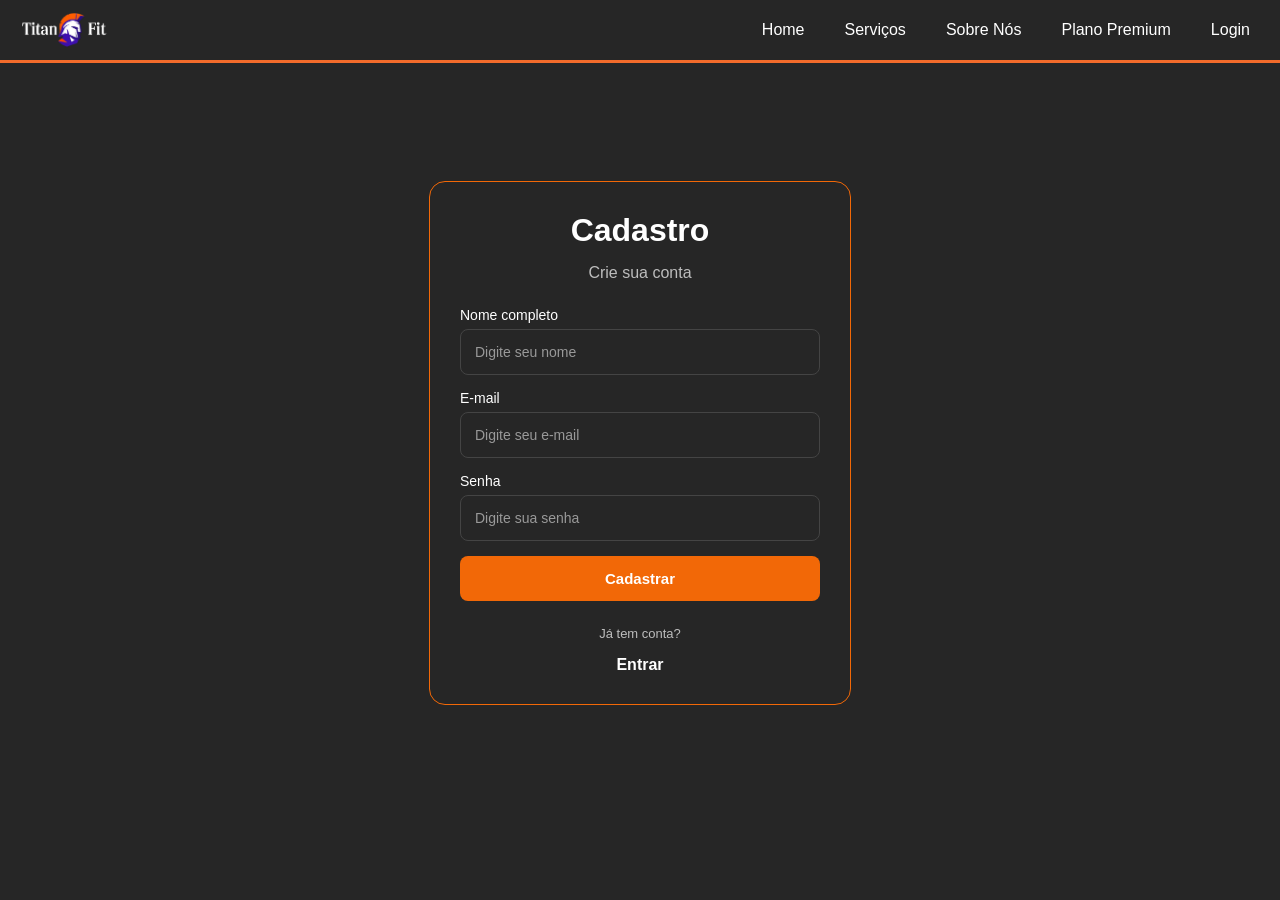
==== public/cadastro.html @ 5aa238f0 "novo TitanFit" ====
<!DOCTYPE html>
<html lang="pt-br">

<head>
    <meta charset="UTF-8">
    <meta name="viewport" content="width=device-width, initial-scale=1.0">
    <title>Cadastro - Titan Fit</title>
    <link rel="stylesheet" href="style.css">
</head>

<body>

    <header class="topo">
        <img src="fotos/logo_txt.png" alt="Titan Fit">

        <div class="menu-toggle" onclick="toggleMenu()">☰</div>

        <nav id="menu">
            <div class="close-menu" onclick="toggleMenu()">✖</div>

            <ul>
                <li><a href="index.html">Home</a></li>
                <li><a href="servico.html">Serviços</a></li>
                <li><a href="sobre-nos.html">Sobre Nós</a></li>
                <li><a href="planos.html">Plano Premium</a></li>
                <li><a href="login.html">Login</a></li>
            </ul>
        </nav>
    </header>

    <main>
        <section class="conteudo-cadastro">
            <div class="cadastro-box">
                <h2 class="titulo-cadastro">Cadastro</h2>
                <p>Crie sua conta</p>

                <form action="/cadastro" method="POST" autocomplete="on">

                    <div class="caixa-cadastro">
                        <label for="nome">Nome completo</label>
                        <input type="text" id="nome" name="nome" placeholder="Digite seu nome" required>
                    </div>

                    <div class="caixa-cadastro">
                        <label for="email">E-mail</label>
                        <input type="email" id="email" name="email" placeholder="Digite seu e-mail" required>
                    </div>

                      

                    <div class="caixa-cadastro">
                        <label for="senha-cadastro">Senha</label>
                        <input type="password" id="senha-cadastro" name="senha" placeholder="Digite sua senha" required>
                    </div>

                    <button type="submit" class="btn-cadastro">Cadastrar</button>

                    <p class="ja-tem-conta">Já tem conta?</p>
                    <a href="login.html" class="link-login">Entrar</a>

                </form>
            </div>
        </section>
    </main>

    <script src="interacao.js"></script>

</body>

</html>
---- public/style.css ----
/* PADRÃO DE TELA */
* {
    margin: 0;
    padding: 0;
}

/* BASE */
body {
    background-color: #262626;
    font-family: Arial, Helvetica, sans-serif;
}

a{
    text-decoration: none;
    color: #fff;
}

/* ----------------------MENU----------------------------------- */
#menu {
    position: static;
    width: auto;
    height: auto;
    background: none;
}

#menu ul {
    display: flex;
    gap: 20px;
    list-style: none;
}

#menu ul li a {
    color: white;
    text-decoration: none;
    font-size: 16px;
    padding: 10px;
}
#menu ul li a:hover {
  color: #CE5500;
}

.menu-toggle,
.close-menu {
    display: none;
}

/* RESPONSIVO */
@media (max-width: 600px) {
    .menu-toggle {
        display: block;
        font-size: 30px;
        color: white;
        cursor: pointer;
    }

    #menu {
        position: fixed;
        top: 0;
        right: -100%;
        width: 70%;
        height: 100vh;
        background-color: #262626;
        display: flex;
        flex-direction: column;
        align-items: center;
        justify-content: center;
        transition: 0.3s;
        z-index: 1000;
    }

    #menu ul {
        flex-direction: column;
        gap: 20px;
    }

    #menu ul li a {
        font-size: 22px;
    }

    .close-menu {
        display: block;
        position: absolute;
        top: 20px;
        right: 20px;
        font-size: 30px;
        color: white;
        cursor: pointer;
    }

    #menu.active {
        right: 0;
    }
}
.topo {
    height: 60px;
    background-color: #262626;
    display: flex;
    align-items: center;
    justify-content: space-between;
    padding: 0 20px;
    border-bottom: 3px solid #f26b2b;
}

.topo img {
    width: 100px;
}

/*-----------HOME-------------*/
.banner {
    width: 100%;
    margin-top: 20px;
}

/* ---------------------------SERVIÇOS HOME------------------------------------------------ */
.roxo {
    color: #9747ff;
}

.titulo-home {
    display: flex;
    justify-content: center;
    align-items: center;
    color: #fff;
    margin: 10px;
}

.caixa-servico_home {
    display: grid;
    grid-template-columns: 1fr 1fr;
    border-top: #f26b2b solid 1px;
    border-bottom: #f26b2b solid 1px;
    padding: 15px 0;
    margin: 20px;
}

.caixa-servico_home > div {
    min-height: 120px;
    display: flex;
    justify-content: center;
    align-items: center;
}

.caixa-servico_home p {
    display: flex;
    flex-direction: column;
    align-items: center;
    justify-content: center;
    gap: 8px;
    text-align: center;
    font-size: 12px;
    color: #fff;
    padding: 10px;
    max-width: 110px;
}

.caixa-servico_home p img {
    width: 45px;
    height: 45px;
    object-fit: contain;
}

.caixa-servico_home img {
    background: #1f1f1f;
    border: solid 1px #494949;
    padding: 3px;
    border-radius: 10px;
}

.caixa-esquerda {
    border-left: 0.5px solid #fff;
    border-right: 0.5px solid #fff;
}

.caixa-direita {
    border-right: 0.5px solid #fff;
}

/*-------------------------------SOBRE NÓS HOME-----------------------------------*/
.titulo-sobrenos {
    display: flex;
    align-items: center;
    justify-content: center;
    color: #fff;
}

.cor-sobrenos {
    color: #F26807;
}

.sobrenos-home {
    display: flex;
    flex-direction: column;
}

.sobrenos-home img {
    width: 250px;
    margin: 20px 0;
    border-top-right-radius: 30px;
    border-bottom-right-radius: 30px;
}

.text_sobrenos {
    width: 250px;
    background-color: rgba(255, 255, 255, 0.5);
    border-left: 3.5px solid #6E07DC;
    border-radius: 10px;
    margin: 0 auto;
    padding: 10px;
}

.text_sobrenos button {
    margin-top: 5px;
    padding: 5px;
    border: none;
    border-radius: 10px;
    background-color: #f26b2b;
    color: #fff;
}

/* --------------------------------------PLANOS HOME-------------------------------------- */

.laranja {
    color: #f26807;
}

.caixa-planos_home {
    background-color: #fff;
    margin-top: 50px;
    padding: 20px 0;
    overflow: hidden;
}

.caixa-planos_home img {
    width: 150px;
    border-bottom: solid 1px #262626;
}

.caixa-planos_home h2 {
    text-align: center;
}

.planos-wrapper {
    width: 100%;
    overflow: hidden;
}

/* ALTERADO DE .planos PARA .home-planos */
.home-planos {
    display: flex;
    gap: 10px;
    padding: 15px;
    font-size: 20px;
}

.plano_basico-home,
.plano_avancado-home,
.plano_premium-home {
    height: 300px;
    flex-shrink: 0;
    background: #D9D9D9;
    border-radius: 30px;
    border: 3px solid #8d8d8d;
    box-shadow: 0px 0px 15px rgba(0, 0, 0, 0.9);
    padding: 20px;

    display: flex;
    flex-direction: column;
    align-items: center;
    justify-content: center;
    text-align: center;
    gap: 10px;
}

.plano_avancado-home h3 {
    color: #9747FF;
}

.plano_premium-home h3 {
    color: #F26807;
}

/* ALTERADO DE .planos button PARA .home-planos button */
.home-planos button {
    border: none;
    border-radius: 10px;
    background-color: #929292;
    font-size: 15px;
    color: #fff;
    padding: 8px 14px;
}

/*-----------------------------------------BAIXE O APP-----------------------------------------*/

.baixo {
    margin: 50px;
    display: flex;
    flex-direction: column;
    align-items: center;
}

.baixe_app img {
    width: 250px;
    padding: 15px;
}


/*-------------TELA SOBRE NOS----------*/


/* SOBRE */
.sobre {
  display: flex;
  align-items: center;
  justify-content: space-between;
  padding: 60px;
  gap: 0;
  overflow: hidden;
}

.texto {
  max-width: 500px;
  z-index: 1;
}

.tag {
  background: #d9d9d9;
  color: #000;
  padding: 8px 20px;
  border-radius: 20px;
  margin-bottom: 20px;
  display: inline-block;
  font-weight: bold;
}

.texto h1 {
  font-size: 38px;
  margin-bottom: 20px;
}

.laranja {
  color: #ff7d1a;
}

.roxo {
  color: #7b3cff;
}

.texto p {
  color: #ccc;
  line-height: 1.6;
}

.imagem {
  width: 63%;
  height: 606px;
  object-fit: cover;
  object-position: top;
  border-radius: 40px 40px 40px 40px;
  margin-left: -40px;
}

/* QUEM SOMOS */
.quem {
  display: flex;
  align-items: center;
  justify-content: space-between;
  padding: 60px;
  gap: 40px;
  overflow: hidden;
}

.quem-texto {
  max-width: 450px;
}

.quem-texto h2 {
  font-size: 36px;
  margin-bottom: 20px;
}

.quem-texto span {
  color: #7b3cff;
}

.quem-texto p {
  color: #ccc;
  line-height: 1.6;
  margin-bottom: 20px;
}

.quem-texto ul {
  list-style: none;
}

.quem-texto li {
  margin-bottom: 10px;
  color: #ccc;
}

.quem-texto li::before {
  content: "• ";
  color: #fff;
}

.quem-img {
  width: 554px;
  height: 558px;
  object-fit: cover;
  object-position: top;
  border-radius: 40px;
  position: relative;
  left: -426px;
  flex-shrink: 0;
}

/* POR QUE */
.porque {
  display: flex;
  align-items: flex-start;
  justify-content: space-between;
  padding: 60px;
  background: #e9e9e9;
  color: #111;
  gap: 20px;
}

.porque-texto {
  max-width: 550px;
  margin-top: 48px;
}

.porque-texto h2 {
  font-size: 36px;
  margin-bottom: 30px;
  white-space: nowrap;
}

.porque-texto .laranja {
  color: #ff7d1a;
}

.porque-texto .roxo {
  color: #7b3cff;
}

.bloco {
  margin-bottom: 25px;
}

.bloco h3 {
  font-size: 35px;
  margin-bottom: 5px;
}

.bloco p {
  font-size: 30px;
  line-height: 1.5;
}

.porque-img {
  width: 54%;
  height: auto;
  object-fit: contain;
  flex-shrink: 0;
}

/* COMO FUNCIONA */
.como {
  padding: 70px 60px;
  text-align: center;
  background: linear-gradient(to right, #2b2b2b, #1f1f1f);
}

.como h2 {
  font-size: 36px;
  margin-bottom: 50px;
  letter-spacing: 1px;
}

.cards {
  display: flex;
  justify-content: center;
  gap: 24px;
  flex-wrap: wrap;
}

.card {
  background: #3a3a3a;
  border-radius: 20px;
  width: 300px;
  padding: 20px 40px 20px;
  display: flex;
  flex-direction: column;
  align-items: flex-start;
  gap: 0px;
  transition: transform 0.3s;
}

.card:hover {
  transform: translateY(-6px);
}

.icone {
  width: 100%;
  aspect-ratio: 1;
  border-radius: 12px;
  display: flex;
  align-items: center;
  justify-content: center;
  padding: 30px;
}

.icone img {
  width: 100%;
  height: 80%;
  object-fit: contain;
}

.card p {
  color: #ccc;
  font-size: 20px;
  line-height: 1.5;
  text-align: center;
}

/* =========================
   RESPONSIVO COMPLETO
========================= */

/* NOTEBOOK / LAPTOP (Até 1200px) */
@media (max-width: 1200px) {
  .header {
    padding: 18px 40px;
  }

  .sobre,
  .quem,
  .porque,
  .como,
  .footer-conteudo {
    padding-left: 40px;
    padding-right: 40px;
  }

  .texto h1,
  .quem-texto h2,
  .porque-texto h2,
  .como h2 {
    font-size: 32px;
  }

  .imagem {
    width: 55%;
    height: 520px;
    margin-left: 0;
  }

  .quem-img {
    width: 460px;
    height: 480px;
    position: static;
  }

  .porque-img {
    width: 48%;
    margin-top: 80px;
  }

  .bloco h3 {
    font-size: 30px;
  }

  .bloco p {
    font-size: 24px;
  }

  .card {
    width: 280px;
  }
}

/* TABLET (Até 900px) */
@media (max-width: 900px) {
  .sobre,
  .quem,
  .porque {
    padding: 40px 28px;
    gap: 30px;
  }

  .texto {
    width: 45%;
    max-width: none;
    flex-shrink: 0;
  }

  .texto h1 {
    font-size: 30px;
    line-height: 1.2;
  }

  .texto p {
    font-size: 16px;
    line-height: 1.5;
  }

  .imagem {
    width: 50%;
    height: 420px;
    border-radius: 30px;
    margin-left: 0;
    object-fit: cover;
  }

  .quem-texto {
    width: 50%;
    max-width: none;
  }

  .quem-texto h2 {
    font-size: 28px;
    line-height: 1.2;
  }

  .quem-img {
    width: 45%;
    height: 420px;
    border-radius: 30px;
    position: static;
    object-fit: cover;
  }

  .porque-texto {
    width: 55%;
    margin-top: 0;
  }

  .porque-texto h2 {
    font-size: 30px;
    white-space: normal;
  }

  .bloco h3 {
    font-size: 24px;
  }

  .bloco p {
    font-size: 18px;
  }

  .porque-img {
    width: 45%;
    min-width: 320px;
  }

  .card {
    width: 260px;
    padding: 18px;
  }
}

/* MOBILE (Até 600px) - AJUSTADO PARA TEXTO HORIZONTAL */
@media (max-width: 600px) {
  .sobre {
    flex-direction: column;
    padding: 24px 16px;
    gap: 20px;
  }

  .texto {
    max-width: 100%;
    text-align: left;
    width: 100%;
  }

  /* Alinhado à esquerda para horizontalidade */
  .texto h1 {
    font-size: 28px;
    line-height: 1.2;
  }

  .imagem {
    width: 100%;
    height: auto;
    margin: 0;
    border-radius: 20px;
  }

  .quem {
    padding: 24px 16px;
    flex-direction: column;
    background: #373737;
    border: 1px solid #494949;
    gap: 20px;
    margin: 0 14px 28px;
    border-radius: 24px;
  }

  .quem-texto {
    max-width: 100%;
    text-align: left;
    width: 100%;
  }

  .quem-img {
    width: 90%;
    max-width: 100%;
    height: auto;
    position: static;
    order: -1;
    border-radius: 18px;
  }

  .porque {
    flex-direction: column;
    padding: 24px 16px;
    gap: 20px;
  }

  .porque-texto {
    max-width: 100%;
    width: 100%;
  }

  .porque-texto h2 {
    font-size: 26px;
  }

  .porque-img {
    width: 100%;
    max-width: 100%;
    margin: 0 auto;
  }

  .como {
    padding: 30px 30px;
  }

  .cards {
    flex-direction: column;
    align-items: center;
  }

  .card {
    width: 100%;
    max-width: 100%;
    flex-direction: row;
    align-items: center;
    gap: 14px;
    padding: 15px;
  }

  .icone {
    width: 60px;
    height: 60px;
    min-width: 60px;
    padding: 10px;
  }

  .card p {
    font-size: 16px;
    text-align: left;
  }

}












/*-----------------TELA PLANOS-----------------*/

.pagina-planos {
    width: 100%;
}

/* CARDS PLANOS */

.pagina-planos-cards {
    display: flex;
    justify-content: center;
    gap: 30px;
    margin: 60px 20px;
}

.pagina-plano-card {
    background: #2a2a2a;
    padding: 30px;
    width: 260px;
    min-height: 360px;

    border-radius: 15px;
    border: 4px solid #666666;

    box-shadow: 0 0 15px rgba(0,0,0,.5);

    transition: 0.4s;

    display: flex;
    flex-direction: column;
}

.pagina-plano-card ul {
    display: flex;
    flex-direction: column;
    gap: 10px;
    list-style: none;
}

.pagina-plano-card h3 {
    text-align: center;
    font-size: 20px;
}

.pagina-plano-card h2 {
    text-align: center;
    font-size: 19px;
    margin: 15px 0;
}

.pagina-plano-card li {
    font-size: 14px;
    margin: 8px 0;
    color: #ccc;
}

.pagina-plano-card:hover {
    transform: translateY(-10px) scale(1.03);
    box-shadow: 0 0 20px #666666;
}

.pagina-plano-destaque {
    border-color: #9747FF;
}

.pagina-plano-destaque:hover {
    box-shadow: 0 0 25px #9747FF;
}

.pagina-plano-premium {
    border-color: #CE5500;
}

.pagina-plano-premium:hover {
    box-shadow: 0 0 25px #CE5500;
}

/* BOTÕES */

.pagina-plano-card button {
    margin-top: auto;

    padding: 10px 20px;

    border: none;
    border-radius: 20px;

    background: #666666;

    color: white;

    cursor: pointer;

    transition: 0.3s;
}

.pagina-plano-card button:hover {
    opacity: 0.8;
}

.pagina-plano-destaque button {
    background-color: #9747FF;
}

.pagina-plano-premium button {
    background-color: #CE5500;
}

/* FAQ */

.pagina-faq {
    color: #fff;
    font-size: 20px;
}

.pagina-faq-header {
    margin-bottom: 20px;
    text-align: center;
}

.pagina-faq-header span {
    color: #CE5500;
}

.pagina-faq-content {
    display: flex;
    justify-content: center;
    width: 100%;
}

.pagina-faq-box {
    background: #2a2a2a;

    border: solid 1px #494949;

    padding: 30px;

    border-radius: 40px;

    max-width: 900px;
    width: 90%;

    margin: 0 auto;

    text-align: center;
}

.pagina-faq-box h4 {
    font-size: 21px;
    color: #F26807;
    margin-top: 20px;
}

.pagina-faq-box h4:first-child {
    margin-top: 0;
}

.pagina-faq-box p {
    max-width: 800px;

    font-size: 19px;

    margin: 10px auto 30px auto;

    color: #ccc;

    line-height: 1.6;
}
.pagina-planos h2{
    color: #fff;
}
.pagina-faq h4{
    color: #fff;
}
.titulo-plano{
    color: #fff;
}
/*--------------------LOGIN---------------------------*/

/* LOGIN */
.conteudo-login {
    min-height: 80vh;
    display: flex;
    justify-content: center;
    align-items: center;
    padding: 20px;
}

.login {
    width: 100%;
    max-width: 310px;
     background: #262626;
    border: 1px solid #F26807;
    border-radius: 16px;
    padding: 30px;
    color: #fff;
    display: flex;
    flex-direction: column;
    align-items: center;
    gap: 15px;
}

.titulo-login {
    font-size: 32px;
    font-weight: bold;
}

.login > p {
    color: #bdbdbd;
    margin-bottom: 10px;
}

.login form {
    width: 100%;
    display: flex;
    flex-direction: column;
    gap: 15px;
}

.caixa-login,
.caixa-senha {
    display: flex;
    flex-direction: column;
    gap: 6px;
}

.caixa-login label,
.caixa-senha label {
    font-size: 14px;
    font-weight: 500;
}

.caixa-login input,
.caixa-senha input {
    width: 100%;
    padding: 14px;
    border: 1px solid #444;
    border-radius: 8px;
    outline: none;
    background: #262626;
    color: #fff;
    font-size: 14px;
    transition: .3s;
    box-sizing: border-box;
}

.caixa-login input::placeholder,
.caixa-senha input::placeholder {
    color: #999;
}

.caixa-login input:focus,
.caixa-senha input:focus {
    border-color: #F26807;
    box-shadow: 0 0 0 3px rgba(242,104,7,.25);
}

.esqueci-senha {
    text-align: right;
    font-size: 13px;
    color: #ffffff;
    margin-top: -5px;
}

.esqueci-senha:hover {
    text-decoration: underline;
}
.botao-login {
    width: 100%;
    padding: 14px;
    background: #F26807;
    color: #fff;
    border: none;
    border-radius: 8px;
    font-size: 15px;
    font-weight: 600;
    cursor: pointer;
    transition: .3s;
}

.botao-login:hover {
    background: #ff7a1a;
    transform: translateY(-2px);
}
.continuar-com {
    width: 100%;
    height: 48px;
    background: #262626;
    border: 1px solid #444;
    border-radius: 8px;

    display: flex;
    align-items: center;
    justify-content: center;
    gap: 10px;

    color: #fff;
    font-size: 14px;
    cursor: pointer;
    transition: .3s;
}

.continuar-com:hover {
    border-color: #F26807;
    transform: translateY(-2px);
}

.continuar-com img {
    width: 22px;
    height: 22px;
    object-fit: contain;
}

.sem-conta {
    text-align: center;
    margin-top: 15px;
    font-size: 13px;
    color: #bdbdbd;
}

.cadastro {
    text-align: center;
    color: #ffffff;
    font-weight: bold;
    cursor: pointer;
    transition: .3s;
}

.cadastro:hover {
    color: #ff7a1a;
    text-decoration: underline;
}

/*-----------CADASTRO---------------------*/
/* CADASTRO */

.conteudo-cadastro {
    min-height: 80vh;
    display: flex;
    justify-content: center;
    align-items: center;
    padding: 20px;
}

.cadastro-box {
    width: 100%;
    max-width: 360px;
    background: #262626;
    border: 1px solid #F26807;
    border-radius: 16px;
    padding: 30px;
    color: #fff;
   
    display: flex;
    flex-direction: column;
    align-items: center;
    gap: 15px;
}

.titulo-cadastro {
    font-size: 32px;
    font-weight: bold;
}

.cadastro-box > p {
    color: #bdbdbd;
    margin-bottom: 10px;
}

.cadastro-box form {
    width: 100%;
    display: flex;
    flex-direction: column;
    gap: 15px;
}

.caixa-cadastro {
    display: flex;
    flex-direction: column;
    gap: 6px;
}


.caixa-cadastro label {
    font-size: 14px;
    font-weight: 500;
}

.caixa-cadastro input {
    width: 100%;
    padding: 14px;
    border: 1px solid #444;
    border-radius: 8px;
    outline: none;
    background: #262626;
    color: #fff;
    font-size: 14px;
    transition: .3s;
    box-sizing: border-box;
}

.caixa-cadastro input::placeholder {
    color: #999;
}

.caixa-cadastro input:focus {
    border-color: #F26807;
    box-shadow: 0 0 0 3px rgba(242,104,7,.25);
}

.btn-cadastro {
    width: 100%;
    padding: 14px;
    background: #F26807;
    color: #fff;
    border: none;
    border-radius: 8px;
    font-size: 15px;
    font-weight: 600;
    cursor: pointer;
    transition: .3s;
}

.btn-cadastro:hover {
    background: #ff7a1a;
    transform: translateY(-2px);
}

.ja-tem-conta {
    text-align: center;
    margin-top: 10px;
    font-size: 13px;
    color: #bdbdbd;
}

.link-login {
    text-align: center;
    color: #ffffff;
    font-weight: bold;
    cursor: pointer;
    transition: .3s;
}

.link-login:hover {
    color: #ff7a1a;
    text-decoration: underline;
}

/*--------------------FOOTER---------------------*/
.footer {
    background-color: #999;
    color: white;
    margin-top: 40px;
}

.footer-conteudo {
    display: flex;
    justify-content: space-between;
    align-items: flex-start;
    padding: 25px 35px;
}

.footer-nav {
    display: flex;
    flex-direction: column;
    gap: 5px;
}

.footer-nav h3,
.footer-redes h3 {
    font-size: 14px;
    margin-bottom: 5px;
}

.footer-nav a {
    color: white;
    text-decoration: none;
    font-size: 14px;
}

.footer-logo img {
    align-items: center;
    justify-content: center;
    width: 300px;
}

.footer-redes {
    text-align: center;
}

.icones-redes {
    display: flex;
    justify-content: center;
    gap: 15px;
    margin-top: 10px;
}

.icones-redes img {
    width: 42px;
    height: 42px;
}

.footer-baixo {
    text-align: center;
    background-color: #1f1f1f;
    padding: 15px 25px;
    font-size: 12px;
}

/*-----------------REPONSIVOS----------*/

/*----------------------HOME-----------------*/
/*--------------RESPONSIVO 700PX---------------*/
@media (min-width: 700px) {

    .titulo-sobrenos {
        margin-top: 25px;
    }

    .caixa-servico_home {
        width: 700px;
        margin: 0 auto;
        display: flex;
        justify-content: center;
        gap: 50px;
    }

    .caixa-servico_home > div {
        width: 150px;
        text-align: center;
        border-left: 1px solid #fff;
    }

    .sobrenos-home {
        align-items: center;
        justify-content: center;
        gap: 50px;
        max-width: 1000px;
        margin: 40px auto;
        flex-direction: row;
    }

    .sobrenos-home img {
        width: 360px;
    }

    .text_sobrenos {
        width: 290px;
        font-size: 17px;
        padding: 18px;
    }

    .text_sobrenos button {
        font-size: 15px;
        margin-top: 10px;
    }
}

/*--------------RESPONSIVO 1000PX---------------*/
@media(min-width:1000px) {

    .caixa-servico_home {
        width: 90%;
    }

    .caixa-servico_home > div {
        width: 20%;
    }

    .caixa-servico_home p {
        font-size: 15px;
    }

    .caixa-servico_home p img {
        width: 80px;
        height: 80px;
        object-fit: contain;
    }

    .sobrenos-home {
        max-width: none;
    }

    .sobrenos-home img {
        width: 40%;
    }
}

/* MOBILE - CARROSSEL */
@media (max-width: 700px) {

    .caixa-planos_home {
        overflow: hidden;
    }

    .planos-wrapper {
        width: 100%;
        overflow: hidden;
        padding: 0;
    }

    .home-planos {
        overflow-x: auto;
        scroll-snap-type: x mandatory;
        scroll-behavior: smooth;
        -webkit-overflow-scrolling: touch;

        gap: 24px;
        padding: 20px calc((100vw - 310px) / 2) 30px;
    }

    .home-planos::-webkit-scrollbar {
        display: none;
    }

    .plano_basico-home,
    .plano_avancado-home,
    .plano_premium-home {
        width: 270px;
        min-width: 270px;
        flex-shrink: 0;
        scroll-snap-align: center;
    }

    .btn-plano {
        display: none;
    }
}

/* DESKTOP */
@media (min-width: 700px) {

    .home-planos {
        justify-content: center;
        overflow-x: visible;
        scroll-snap-type: none;
    }

    .plano_basico-home,
    .plano_avancado-home,
    .plano_premium-home {
        width: 200px;
        min-width: auto;
    }

    .btn-plano {
        display: none;
    }
}


/*-------------------REPONSIVO PLANOS---------------*/
/* RESPONSIVO PLANOS COM CLASSES NOVAS */

/* RESPONSIVO TABLET */

@media (max-width: 1000px) {

    .pagina-planos-cards {
        gap: 20px;
        margin: 60px 0;
    }
}

/* RESPONSIVO MOBILE */

@media (max-width: 550px) {

    .pagina-planos {
        width: 100%;
        overflow: hidden;
    }

    .pagina-planos-cards {

        display: flex;
        flex-wrap: nowrap;
        justify-content: flex-start;

        overflow-x: auto;
        overflow-y: hidden;

        scroll-snap-type: x mandatory;
        scroll-behavior: smooth;
        -webkit-overflow-scrolling: touch;

        gap: 20px;

        padding: 20px calc((100vw - 260px) / 2);

        margin: 40px 0;
    }

    .pagina-planos-cards::-webkit-scrollbar {
        display: none;
    }

    .pagina-plano-card {
        width: 260px;
        min-width: 260px;

        flex: 0 0 260px;

        scroll-snap-align: center;

        transition: 0.4s;
    }

    .pagina-plano-card.ativo {
        transform: translateY(-10px) scale(1.03);
        box-shadow: 0 0 20px #666666;
    }

    .pagina-plano-card.pagina-plano-destaque.ativo {
        box-shadow: 0 0 25px #9747FF;
    }

    .pagina-plano-card.pagina-plano-premium.ativo {
        box-shadow: 0 0 25px #CE5500;
    }

    .pagina-faq-box {
       
        width: 320px;

        margin: 0 auto;

        display: flex;
        flex-direction: column;

        padding: 20px;

        border-radius: 20px;
    }

    .pagina-faq-box h4 {
        font-size: 18px;
    }

    .pagina-faq-box p {
        font-size: 16px;
    }
}
/*----------------------RESPONVISO SOBRE NOS------------------------*/

/*----------------footer mobile---------------*/
@media (max-width: 500px) {
    .footer-conteudo {
        flex-direction: column;
        justify-content: center;
        align-items: center;
        padding: 20px;
        gap: 25px;
    }

    .footer-logo {
        order: -1;
        align-self: center;
    }

    .footer-logo img {
        width: 210px;
        
    }


    .icones-redes {
        justify-content: center;
    }

    .icones-redes img {
        
        width: 38px;
        height: 38px;
    }

    .footer-baixo {
        font-size: 11px;
        padding: 14px 18px;
    }
}

/* RESPONSIVO CADASTRO */

@media (max-width: 500px) {
    .conteudo-cadastro {
        padding: 15px;
    }

    .cadastro-box {
        width: 90%;
        padding: 25px;
    }

    .titulo-cadastro {
        font-size: 28px;
    }
}
/*--------------------------------------------------------ANIMAÇÕES------------------------*/

/* BOTÃO CARROSSEL HOME */
.btn-plano-home {
    display: none !important;
}

/* ANIMAÇÃO SOBRE NÓS HOME */
.sobrenos-home > img,
.text_sobrenos {
    opacity: 0;
    transition: opacity 1.2s ease, transform 1.2s ease;
}

.sobrenos-home > img {
    transform: translateX(-80px);
}

.text_sobrenos {
    transform: translateX(80px);
    transition-delay: 0.3s;
}

.sobrenos-home.animar > img,
.sobrenos-home.animar .text_sobrenos {
    opacity: 1;
    transform: translateX(0);
}

@media (max-width: 500px) {
    .sobrenos-home > img {
        transform: translateX(-45px);
    }

    .text_sobrenos {
        transform: translateX(45px);
    }

    .sobrenos-home.animar > img,
    .sobrenos-home.animar .text_sobrenos {
        transform: translateX(0);
    }
}

/* ANIMAÇÃO PLANOS HOME */
.plano_basico-home,
.plano_avancado-home,
.plano_premium-home {
    opacity: 0;
    transform: translateY(-80px);
    transition: opacity 0.8s ease, transform 0.8s ease;
}

.plano_basico-home.animar {
    opacity: 1;
    transform: translateY(0);
    transition-delay: 0.2s;
}

.plano_avancado-home.animar {
    opacity: 1;
    transform: translateY(0);
    transition-delay: 0.5s;
}

.plano_premium-home.animar {
    opacity: 1;
    transform: translateY(0);
    transition-delay: 0.8s;
}

/* ANIMAÇÃO SERVIÇOS HOME */
.animar-servico {
    opacity: 0;
    transform: translateY(45px);
    transition: opacity 0.7s ease, transform 0.7s ease;
}

.animar-servico.ativo {
    opacity: 1;
    transform: translateY(0);
}

/* ANIMAÇÃO CARD CENTRAL - PÁGINA PLANOS */
.pagina-plano-card {
    transition: transform 0.4s ease, box-shadow 0.4s ease;
}

.pagina-plano-card.ativo {
    transform: translateY(-10px) scale(1.03);
    box-shadow: 0 0 20px #666666;
}

.pagina-plano-card.pagina-plano-destaque.ativo {
    box-shadow: 0 0 25px #9747FF;
}

.pagina-plano-card.pagina-plano-premium.ativo {
    box-shadow: 0 0 25px #CE5500;
}


/*animação pagina planos*/
.pagina-plano-card{
    opacity: 0;
    transform: translateY(-80px);

    transition:
        opacity 0.8s ease,
        transform 0.8s ease;
}

.pagina-plano-card.animar{
    opacity: 1;
    transform: translateY(0);
}

/* atraso entre os cards */
.pagina-plano-card:nth-child(1){
    transition-delay: 0.2s;
}

.pagina-plano-card:nth-child(2){
    transition-delay: 0.6s;
}

.pagina-plano-card:nth-child(3){
    transition-delay: 1s;
}

/* ANIMAÇÃO PAGAMENTO */

.pagamento-esquerda,
.pagamento-direita{
    opacity: 0;
    transition: opacity 1.2s ease, transform 1.2s ease;
}

.pagamento-esquerda{
    transform: translateX(-80px);
}

.pagamento-direita{
    transform: translateX(80px);
    transition-delay: .3s;
}

.pagina-pagamento.animar .pagamento-esquerda,
.pagina-pagamento.animar .pagamento-direita{
    opacity: 1;
    transform: translateX(0);
}
/*TESTE----------------*/
/*--------------------FICHA---------------------*/

.conteudo-ficha {
    min-height: 80vh;
    display: flex;
    justify-content: center;
    align-items: center;
    padding: 20px;
}

.ficha-box {
    width: 100%;
    max-width: 380px;
    background: #1f1f1f;
    border: 1px solid #F26807;
    border-radius: 16px;
    padding: 30px;
    color: #fff;
    box-shadow: 0 10px 30px rgba(0,0,0,.4);

    display: flex;
    flex-direction: column;
    align-items: center;
    gap: 15px;
}

.titulo-ficha {
    font-size: 30px;
    font-weight: bold;
    text-align: center;
}

.ficha-box > p {
    color: #bdbdbd;
    margin-bottom: 10px;
    text-align: center;
}

.ficha-box form {
    width: 100%;
    display: flex;
    flex-direction: column;
    gap: 15px;
}

.caixa-ficha {
    display: flex;
    flex-direction: column;
    gap: 6px;
}

.caixa-ficha label {
    font-size: 14px;
    font-weight: 500;
}

.caixa-ficha input,
.caixa-ficha select,
.caixa-ficha textarea {
    width: 100%;
    padding: 14px;
    border: 1px solid #444;
    border-radius: 8px;
    outline: none;
    background: #1f1f1f;
    color: #fff;
    font-size: 14px;
    transition: .3s;
    box-sizing: border-box;
}

.caixa-ficha textarea {
    resize: none;
    min-height: 90px;
}

.caixa-ficha input::placeholder,
.caixa-ficha textarea::placeholder {
    color: #999;
}

.caixa-ficha input:focus,
.caixa-ficha select:focus,
.caixa-ficha textarea:focus {
    border-color: #F26807;
    box-shadow: 0 0 0 3px rgba(242,104,7,.25);
}

.btn-ficha {
    width: 100%;
    padding: 14px;
    background: #F26807;
    color: #fff;
    border: none;
    border-radius: 8px;
    font-size: 15px;
    font-weight: 600;
    cursor: pointer;
    transition: .3s;
}

.btn-ficha:hover {
    background: #ff7a1a;
    transform: translateY(-2px);
}

/* RESPONSIVO FICHA */

@media (max-width: 500px) {
    .conteudo-ficha {
        padding: 15px;
    }

    .ficha-box {
        width: 90%;
        padding: 25px;
    }

    .titulo-ficha {
        font-size: 26px;
    }
}



/*PAGAMENTO*/

.pagina-pagamento h1{
color:#fff;
}
.pagina-pagamento P{
color:#fff;
}
.pagina-pagamento{
    max-width:1200px;
    margin:40px auto;
    padding:20px;

    display:grid;
    grid-template-columns:2fr 1fr;
    gap:30px;
}

.card-pagamento{
    border-radius:20px;
    padding:30px;
}
.resumo-card{
    background:#262626;
    border:1px solid #444;
    border-radius:20px;
    padding:30px;
}

.card-pagamento h2,
.resumo-card h2{
    color:#fff;
    margin-bottom:25px;
}

.campo{
    display:flex;
    flex-direction:column;
    margin-bottom:20px;
}

.campo label{
    color:#fff;
    margin-bottom:8px;
}

.campo input{
    background:#262626;
    border:none; 
    border-bottom:1px solid #F26807;
    padding:14px;
    color:#fff;
}



.linha{
    display:flex;
    gap:20px;
}

.linha .campo{
    flex:1;
}

.btn-finalizar{
    width:100%;
    padding:16px;
    border:none;
    border-radius:10px;
    background:#F26807;
    color:#fff;
    font-size:18px;
    font-weight:bold;
    cursor:pointer;
    transition:.3s;
}

.btn-finalizar:hover{
    background:#ff7a1a;
    transform:translateY(-2px);
}

.resumo-item,
.resumo-total{
    display:flex;
    justify-content:space-between;
    color:#fff;
    margin:15px 0;
}

.resumo-total{
    font-size:24px;
    color:#F26807;
}

.campo input,
.campo input:focus,
.campo input:active{
    background:#262626;
    color:#fff;
    border:none;
    border-bottom:1px solid #F26807;
    outline:none;
    box-shadow:none;
}


@media(max-width:500px){

    .pagina-pagamento{
        grid-template-columns:1fr;
    }

    .linha{
        flex-direction:column;
        gap:0;
    }
    .pagamento-esquerda{
        background: #2a2a2a;
        padding:15px ;
        border: 1px solid #3a3a3a;
        border-radius:12px ;
    }
   .pagina-pagamento h1{
    font-size: 20px;
    }
     .pagina-pagamento p{
    font-size: 12px;
    }
    .campo input{
        background-color: #2a2a2a;
    }

}

/* SERVIÇOS HERO */

/* TEXTO */
.texto {
  max-width: 500px;
}
 
.tag {
  background: #d9d9d9;
  color: #000;
  padding: 8px 20px;
  border-radius: 20px;
  display: inline-block;
  margin-bottom: 20px;
}
 
.texto h1 {
  font-size: 38px;
  margin-bottom: 20px;
}
 
.laranja {
  color: #ff7d1a;
}
 
.roxo {
  color: #7b3cff;
}
 
.texto p {
  color: #ccc;
  line-height: 1.6;
}
 
/* HERO */
.servicos-hero {
  display: flex;
  justify-content: space-between;
  align-items: center;
  padding: 60px;
}
 
.servicos-casal {
  width: 63%;
  height: 606px;
  object-fit: cover;
  border-radius: 40px;
}
 
/* CARDS PADRÃO */
.servicos-card {
  display: flex;
  justify-content: space-around;
  padding: 80px 40px;
  align-items: center;
}
 
.servicos-card-primeiro {
  flex-direction: row-reverse;
}
 
.servicos-card-img img {
  width: 265px;
}
 
.servicos-card-texto {
  max-width: 550px;
}
 
.servicos-card-texto h2 {
  font-size: 32px;
  margin-bottom: 20px;
}
 
.servicos-card-texto ul {
  list-style: none;
  display: flex;
  flex-direction: column;
  gap: 10px;
}
 
/* SEÇÃO PROFISSIONAIS */
.servicos-profissionais {
  display: flex;
  align-items: center;
  justify-content: space-around;
  padding: 48px 5%;
  color: #e9e9e9;
  border-radius: 12px;
}
 
.servicos-profissionais-texto {
  max-width: 550px;
}
 
.servicos-profissionais-texto h2 {
  font-size: 42px; 
  color: #ffffff;
  margin-bottom: 30px;
  line-height: 1.1;
}
 
.servicos-profissionais-texto ul {
  list-style: none; 
  display: flex;
  flex-direction: column;
  gap: 15px;
}
 
.servicos-profissionais-texto li {
  font-size: 24px; 
  line-height: 1.2;
  color: #ffffff;
}
 
.servicos-profissionais-img {
  width: 45%;
  border-radius: 40px; 
  object-fit: cover;
}
 
 
/* =========================
   RESPONSIVO COMPLETO
========================= */
 
@media (max-width: 900px) {
 
  .servicos-hero {
    padding: 40px 28px;
    gap: 30px;
  }
 
  .texto {
    max-width: 45%; 
  }
 
  .texto h1 {
    font-size: 28px;
  }
 
  .servicos-casal {
    width: 50%; 
    height: auto;
  }
 
  .servicos-card,
  .servicos-profissionais {
    padding: 40px 28px;
    gap: 30px;
  }
 
  .servicos-card-primeiro {
    flex-direction: row-reverse;
  }
 
  .servicos-card-texto,
  .servicos-profissionais-texto {
    max-width: 50%;
  }
 
  .servicos-profissionais-texto h2 {
    font-size: 32px;
  }
 
  .servicos-profissionais-texto li {
    font-size: 18px;
  }
 
  .servicos-card-img img,
  .servicos-profissionais-img {
    width: 45%;
    max-width: 100%;
  }
}
 
@media (max-width: 600px) {
  
 
 
  .servicos-hero {
    flex-direction: column;
    padding: 24px 16px;
  }
 
  .texto {
    max-width: 100%;
    text-align: center;
  }
 
  .tag {
    margin: 0 auto 20px;
    display: table;
  }
 
  .servicos-casal {
    width: 100%;
    height: auto;
    border-radius: 20px;
    margin-top: 20px;
  }
 
  .servicos-card,
  .servicos-card-primeiro {
    flex-direction: column; 
    padding: 24px 16px;
    background: #373737;
    border: 1px solid #494949;
    margin: 0 14px 28px;
    border-radius: 24px;
    gap: 20px;
  }
 
  .servicos-card-texto {
    max-width: 100%;
  }
 
  .servicos-card-img img {
    width: 100%;
    height: auto;
    border-radius: 18px;
  }
 
  .servicos-card-primeiro .servicos-card-img {
    order: -1;
  }
 
  /* SEÇÃO PROFISSIONAIS MOBILE */
  .servicos-profissionais {
    display: flex;
    flex-direction: column; 
    text-align: center; 
    padding: 30px 20px;
  }
 
  .servicos-profissionais-texto {
    display: contents; 
  }
 
  .servicos-profissionais-texto h2 {
    order: 1; /* TEXTO (TÍTULO) ENCIMA */
    font-size: 28px;
    margin-bottom: 20px;
    width: 100%;
  }
 
  .servicos-profissionais-img {
    order: 2; /* IMAGEM NO MEIO */
    width: 100%;
    max-width: 350px; 
    border-radius: 30px;
    margin: 0 auto 25px;
  }
 
  .servicos-profissionais-texto ul {
    order: 3; /* LISTA ABAIXO */
    text-align: left; 
    margin-left: 15px;
    list-style: none;
    gap: 10px;
    width: 100%;
  }
 
  .servicos-profissionais-texto li {
    font-size: 16px;
  }
}
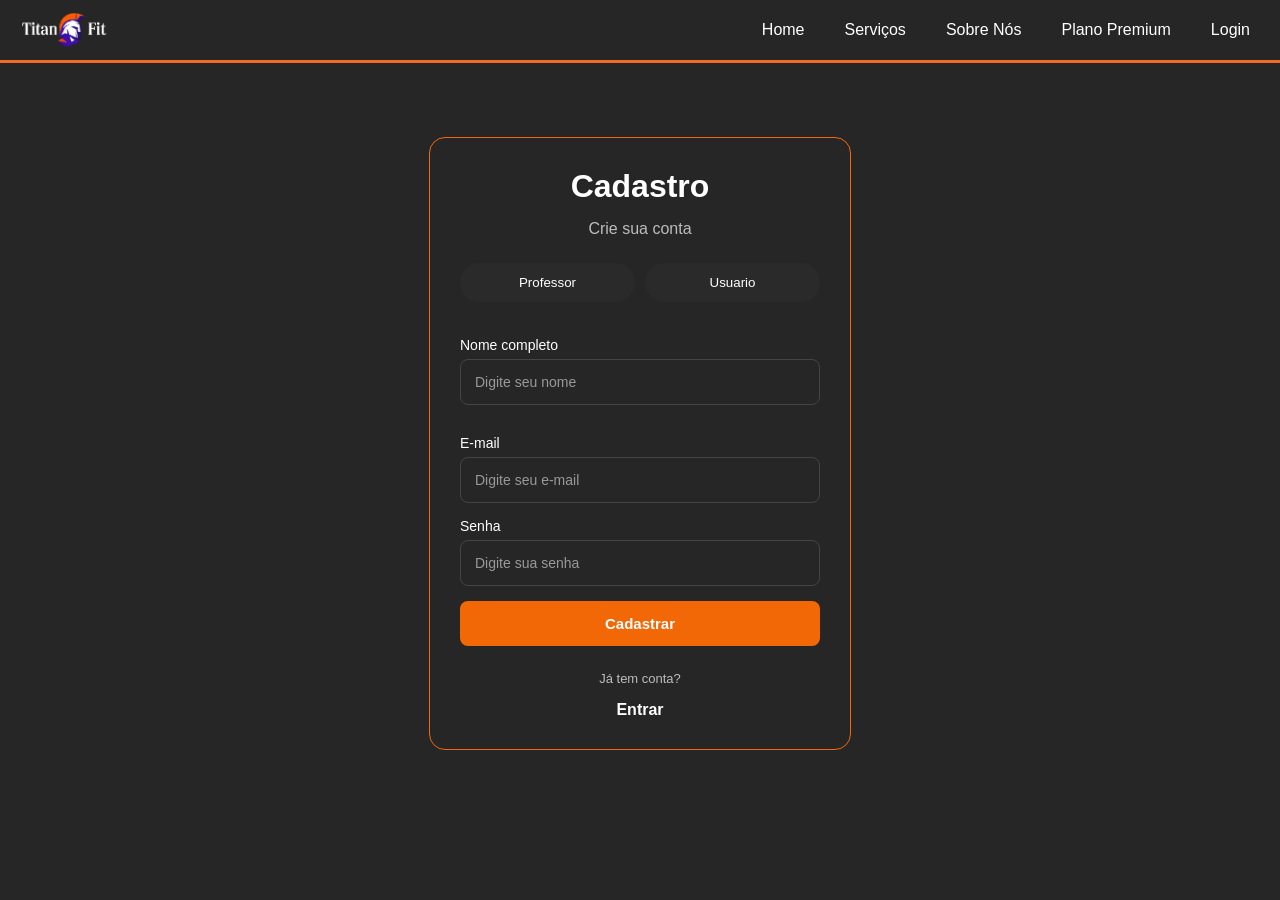
==== commit e80067c4: "alteração no cadastro e JS" ====
--- a/public/cadastro.html
+++ b/public/cadastro.html
@@ -35,18 +35,23 @@
                 <p>Crie sua conta</p>
 
                 <form action="/cadastro" method="POST" autocomplete="on">
-
+                    <div class="escolha-professor-aluno">
+                        <button  type="button"  class="botao-escolha">Professor</button>
+                        <button type="button"  class="botao-escolha">Usuario</button></div>
                     <div class="caixa-cadastro">
                         <label for="nome">Nome completo</label>
                         <input type="text" id="nome" name="nome" placeholder="Digite seu nome" required>
                     </div>
 
+                    <div>
+
+                    </div>
                     <div class="caixa-cadastro">
                         <label for="email">E-mail</label>
                         <input type="email" id="email" name="email" placeholder="Digite seu e-mail" required>
                     </div>
 
-                      
+
 
                     <div class="caixa-cadastro">
                         <label for="senha-cadastro">Senha</label>
@@ -64,7 +69,6 @@
     </main>
 
     <script src="interacao.js"></script>
-
 </body>
 
 </html>
--- a/public/style.css
+++ b/public/style.css
@@ -316,6 +316,10 @@
   gap: 0;
   overflow: hidden;
 }
+.sobre h1{
+  color: #fff;
+}
+
 
 .texto {
   max-width: 500px;
@@ -374,6 +378,7 @@
 }
 
 .quem-texto h2 {
+  color: #fff;
   font-size: 36px;
   margin-bottom: 20px;
 }
@@ -475,6 +480,7 @@
   font-size: 36px;
   margin-bottom: 50px;
   letter-spacing: 1px;
+  color: #fff;
 }
 
 .cards {
@@ -1175,7 +1181,28 @@
     transition: .3s;
     box-sizing: border-box;
 }
-
+.escolha-professor-aluno {
+  display: flex;
+  gap: 10px;
+  margin-bottom: 20px;
+}
+
+.botao-escolha {
+  flex: 1;
+  padding: 12px;
+  border-radius: 20px;
+  border: none;
+  background: #2a2a2a;
+  color: #fff;
+  cursor: pointer;
+  transition: 0.3s;
+}
+
+/* quando clicar */
+.botao-escolha.ativo {
+  background: #ff7d1a;
+  color: #fff;
+}
 .caixa-cadastro input::placeholder {
     color: #999;
 }
@@ -1574,6 +1601,8 @@
     }
 }
 /*--------------------------------------------------------ANIMAÇÕES------------------------*/
+
+
 
 /* BOTÃO CARROSSEL HOME */
 .btn-plano-home {
@@ -1988,13 +2017,13 @@
 }
 
 /* SERVIÇOS HERO */
-
 /* TEXTO */
-.texto {
+.servicos-texto {
   max-width: 500px;
-}
- 
-.tag {
+  color: #fff;
+}
+ 
+.servicos-tag {
   background: #d9d9d9;
   color: #000;
   padding: 8px 20px;
@@ -2003,20 +2032,20 @@
   margin-bottom: 20px;
 }
  
-.texto h1 {
+.servicos-texto h1 {
   font-size: 38px;
   margin-bottom: 20px;
 }
  
-.laranja {
+.servicos-laranja {
   color: #ff7d1a;
 }
  
-.roxo {
+.servicos-roxo {
   color: #7b3cff;
 }
  
-.texto p {
+.servicos-texto p {
   color: #ccc;
   line-height: 1.6;
 }
@@ -2029,14 +2058,14 @@
   padding: 60px;
 }
  
-.servicos-casal {
+.servicos-img-hero {
   width: 63%;
   height: 606px;
   object-fit: cover;
   border-radius: 40px;
 }
  
-/* CARDS PADRÃO */
+/* CARDS */
 .servicos-card {
   display: flex;
   justify-content: space-around;
@@ -2044,7 +2073,7 @@
   align-items: center;
 }
  
-.servicos-card-primeiro {
+.servicos-card-reverse {
   flex-direction: row-reverse;
 }
  
@@ -2054,11 +2083,16 @@
  
 .servicos-card-texto {
   max-width: 550px;
+  display: flex;
+  flex-direction: column;
+  justify-content: center;
+  align-items: center;
 }
  
 .servicos-card-texto h2 {
   font-size: 32px;
   margin-bottom: 20px;
+  color: #fff;
 }
  
 .servicos-card-texto ul {
@@ -2066,9 +2100,10 @@
   display: flex;
   flex-direction: column;
   gap: 10px;
-}
- 
-/* SEÇÃO PROFISSIONAIS */
+  color: #fff;
+}
+ 
+/* PROFISSIONAIS */
 .servicos-profissionais {
   display: flex;
   align-items: center;
@@ -2083,36 +2118,32 @@
 }
  
 .servicos-profissionais-texto h2 {
-  font-size: 42px; 
+  font-size: 42px;
   color: #ffffff;
   margin-bottom: 30px;
   line-height: 1.1;
 }
  
 .servicos-profissionais-texto ul {
-  list-style: none; 
+  list-style: none;
   display: flex;
   flex-direction: column;
   gap: 15px;
 }
  
 .servicos-profissionais-texto li {
-  font-size: 24px; 
+  font-size: 24px;
   line-height: 1.2;
   color: #ffffff;
 }
  
 .servicos-profissionais-img {
-  width: 45%;
-  border-radius: 40px; 
+  width: 600px;
+  border-radius: 40px;
   object-fit: cover;
 }
  
- 
-/* =========================
-   RESPONSIVO COMPLETO
-========================= */
- 
+/* RESPONSIVO */
 @media (max-width: 900px) {
  
   .servicos-hero {
@@ -2120,16 +2151,16 @@
     gap: 30px;
   }
  
-  .texto {
-    max-width: 45%; 
-  }
- 
-  .texto h1 {
+  .servicos-texto {
+    max-width: 45%;
+  }
+ 
+  .servicos-texto h1 {
     font-size: 28px;
   }
  
-  .servicos-casal {
-    width: 50%; 
+  .servicos-img-hero {
+    width: 50%;
     height: auto;
   }
  
@@ -2139,10 +2170,6 @@
     gap: 30px;
   }
  
-  .servicos-card-primeiro {
-    flex-direction: row-reverse;
-  }
- 
   .servicos-card-texto,
   .servicos-profissionais-texto {
     max-width: 50%;
@@ -2164,25 +2191,23 @@
 }
  
 @media (max-width: 600px) {
-  
- 
  
   .servicos-hero {
     flex-direction: column;
     padding: 24px 16px;
   }
  
-  .texto {
+  .servicos-texto {
     max-width: 100%;
     text-align: center;
   }
  
-  .tag {
+  .servicos-tag {
     margin: 0 auto 20px;
     display: table;
   }
  
-  .servicos-casal {
+  .servicos-img-hero {
     width: 100%;
     height: auto;
     border-radius: 20px;
@@ -2190,8 +2215,8 @@
   }
  
   .servicos-card,
-  .servicos-card-primeiro {
-    flex-direction: column; 
+  .servicos-card-reverse {
+    flex-direction: column;
     padding: 24px 16px;
     background: #373737;
     border: 1px solid #494949;
@@ -2203,49 +2228,46 @@
   .servicos-card-texto {
     max-width: 100%;
   }
- 
+
   .servicos-card-img img {
-    width: 100%;
+    width: 250px;
     height: auto;
     border-radius: 18px;
   }
  
-  .servicos-card-primeiro .servicos-card-img {
+  .servicos-card-reverse .servicos-card-img {
     order: -1;
   }
  
-  /* SEÇÃO PROFISSIONAIS MOBILE */
   .servicos-profissionais {
-    display: flex;
-    flex-direction: column; 
-    text-align: center; 
+    flex-direction: column;
+    text-align: center;
     padding: 30px 20px;
   }
  
   .servicos-profissionais-texto {
-    display: contents; 
+    display: contents;
   }
  
   .servicos-profissionais-texto h2 {
-    order: 1; /* TEXTO (TÍTULO) ENCIMA */
+    order: 1;
     font-size: 28px;
     margin-bottom: 20px;
     width: 100%;
   }
  
   .servicos-profissionais-img {
-    order: 2; /* IMAGEM NO MEIO */
-    width: 100%;
-    max-width: 350px; 
+    order: 2;
+    width: 100%;
+    max-width: 350px;
     border-radius: 30px;
     margin: 0 auto 25px;
   }
  
   .servicos-profissionais-texto ul {
-    order: 3; /* LISTA ABAIXO */
-    text-align: left; 
+    order: 3;
+    text-align: left;
     margin-left: 15px;
-    list-style: none;
     gap: 10px;
     width: 100%;
   }
@@ -2253,6 +2275,4 @@
   .servicos-profissionais-texto li {
     font-size: 16px;
   }
-}
- 
- +}
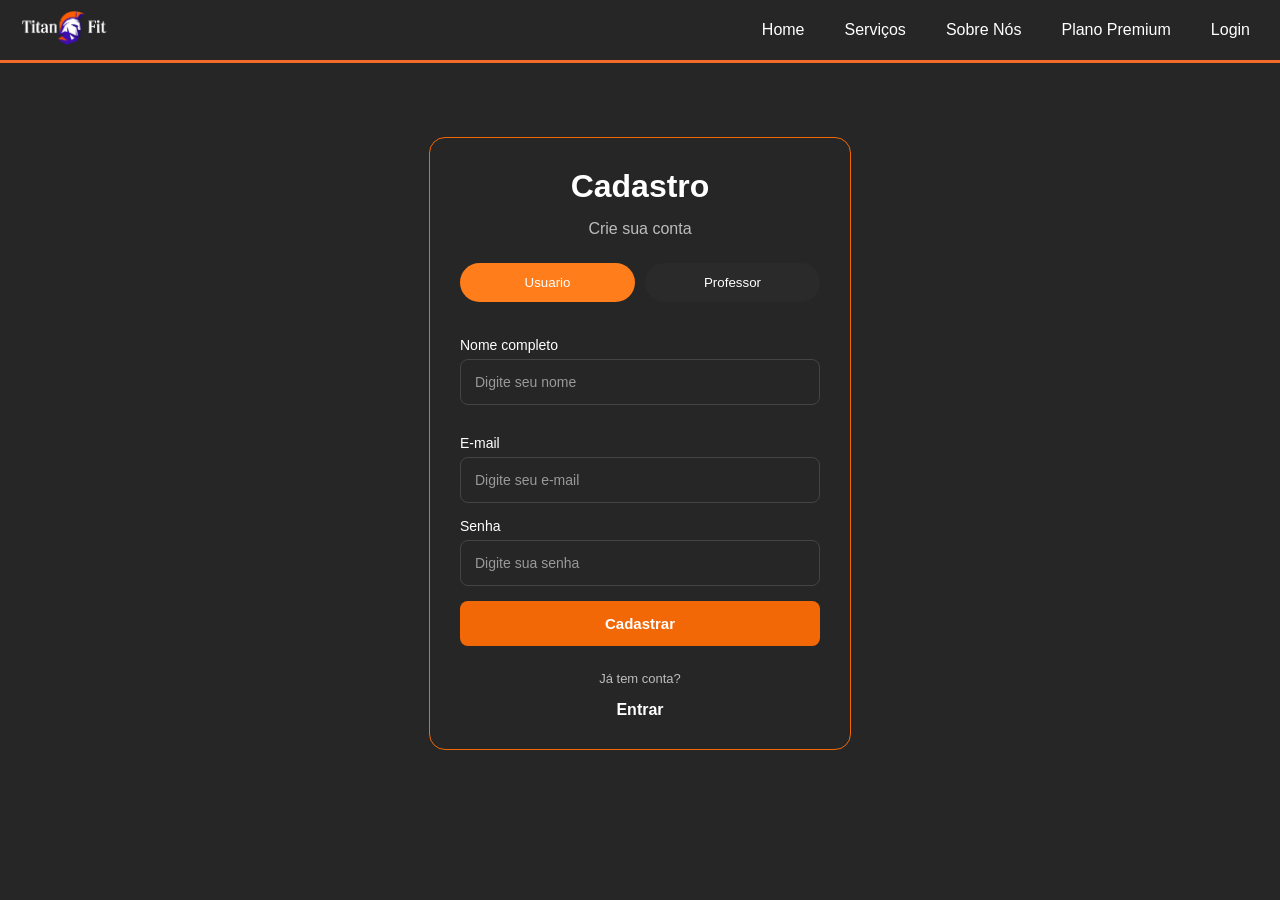
==== commit 52786f96: "pedroG passou por aqui" ====
--- a/public/cadastro.html
+++ b/public/cadastro.html
@@ -1,18 +1,19 @@
-<!DOCTYPE html>
+<!doctype html>
 <html lang="pt-br">
 
 <head>
-    <meta charset="UTF-8">
-    <meta name="viewport" content="width=device-width, initial-scale=1.0">
+    <meta charset="UTF-8" />
+    <meta name="viewport" content="width=device-width, initial-scale=1.0" />
     <title>Cadastro - Titan Fit</title>
-    <link rel="stylesheet" href="style.css">
+    <link rel="stylesheet" href="style.css" />
 </head>
 
 <body>
-
     <header class="topo">
-        <img src="fotos/logo_txt.png" alt="Titan Fit">
-
+        
+        <a href="index.html">
+        <img src="fotos/logo_txt.png" alt="Titan Fit"/>
+    </a>
         <div class="menu-toggle" onclick="toggleMenu()">☰</div>
 
         <nav id="menu">
@@ -35,39 +36,56 @@
                 <p>Crie sua conta</p>
 
                 <form action="/cadastro" method="POST" autocomplete="on">
+
                     <div class="escolha-professor-aluno">
-                        <button  type="button"  class="botao-escolha">Professor</button>
-                        <button type="button"  class="botao-escolha">Usuario</button></div>
+                        
+                        <!-- so mudar "aluno Usuario" e "aluno Professor" -->
+                        <button type="button" class="botao-escolha ativo" data-tipo="usuario">Usuario</button>
+                        <button type="button" class="botao-escolha" data-tipo="professor">Professor</button>
+                    </div>
+
+                    <!-- Campo escondido que diz pro backend se é "usuario" ou "professor" -->
+                    <input type="hidden" name="tipo" id="tipoInput" value="usuario">
+
                     <div class="caixa-cadastro">
                         <label for="nome">Nome completo</label>
-                        <input type="text" id="nome" name="nome" placeholder="Digite seu nome" required>
+                        <input type="text" id="nome" name="nome" placeholder="Digite seu nome" required />
                     </div>
 
                     <div>
+                        <div id="camposProfessor" style="display: none">
+                            <div class="caixa-cadastro">
+                                <label for="cref">CREF</label>
+                                <input type="text" id="cref" name="cref" placeholder="Digite seu CREF" />
+                            </div>
 
+                            <div class="caixa-cadastro">
+                                <label for="especialidade">Especialidade</label>
+                                <input type="text" id="especialidade" name="especialidade"
+                                    placeholder="Ex: Musculação" />
+                            </div>
+                        </div>
                     </div>
+
                     <div class="caixa-cadastro">
                         <label for="email">E-mail</label>
-                        <input type="email" id="email" name="email" placeholder="Digite seu e-mail" required>
+                        <input type="email" id="email" name="email" placeholder="Digite seu e-mail" required />
                     </div>
 
-
-
+                    <!-- adicionar confirmar senha -->
                     <div class="caixa-cadastro">
                         <label for="senha-cadastro">Senha</label>
-                        <input type="password" id="senha-cadastro" name="senha" placeholder="Digite sua senha" required>
+                        <input type="password" id="senha-cadastro" name="senha" placeholder="Digite sua senha"
+                            required />
                     </div>
 
                     <button type="submit" class="btn-cadastro">Cadastrar</button>
-
                     <p class="ja-tem-conta">Já tem conta?</p>
                     <a href="login.html" class="link-login">Entrar</a>
-
                 </form>
             </div>
         </section>
     </main>
-
     <script src="interacao.js"></script>
 </body>
 
--- a/public/style.css
+++ b/public/style.css
@@ -37,6 +37,7 @@
 }
 #menu ul li a:hover {
   color: #CE5500;
+  text-decoration: underline;
 }
 
 .menu-toggle,
@@ -403,7 +404,7 @@
 }
 
 .quem-texto li::before {
-  content: "• ";
+  content: "";
   color: #fff;
 }
 
@@ -1282,6 +1283,10 @@
     font-size: 14px;
 }
 
+.footer-nav a:hover {
+  color: #f26807;
+}
+
 .footer-logo img {
     align-items: center;
     justify-content: center;
@@ -1302,6 +1307,7 @@
 .icones-redes img {
     width: 42px;
     height: 42px;
+    cursor: pointer;
 }
 
 .footer-baixo {
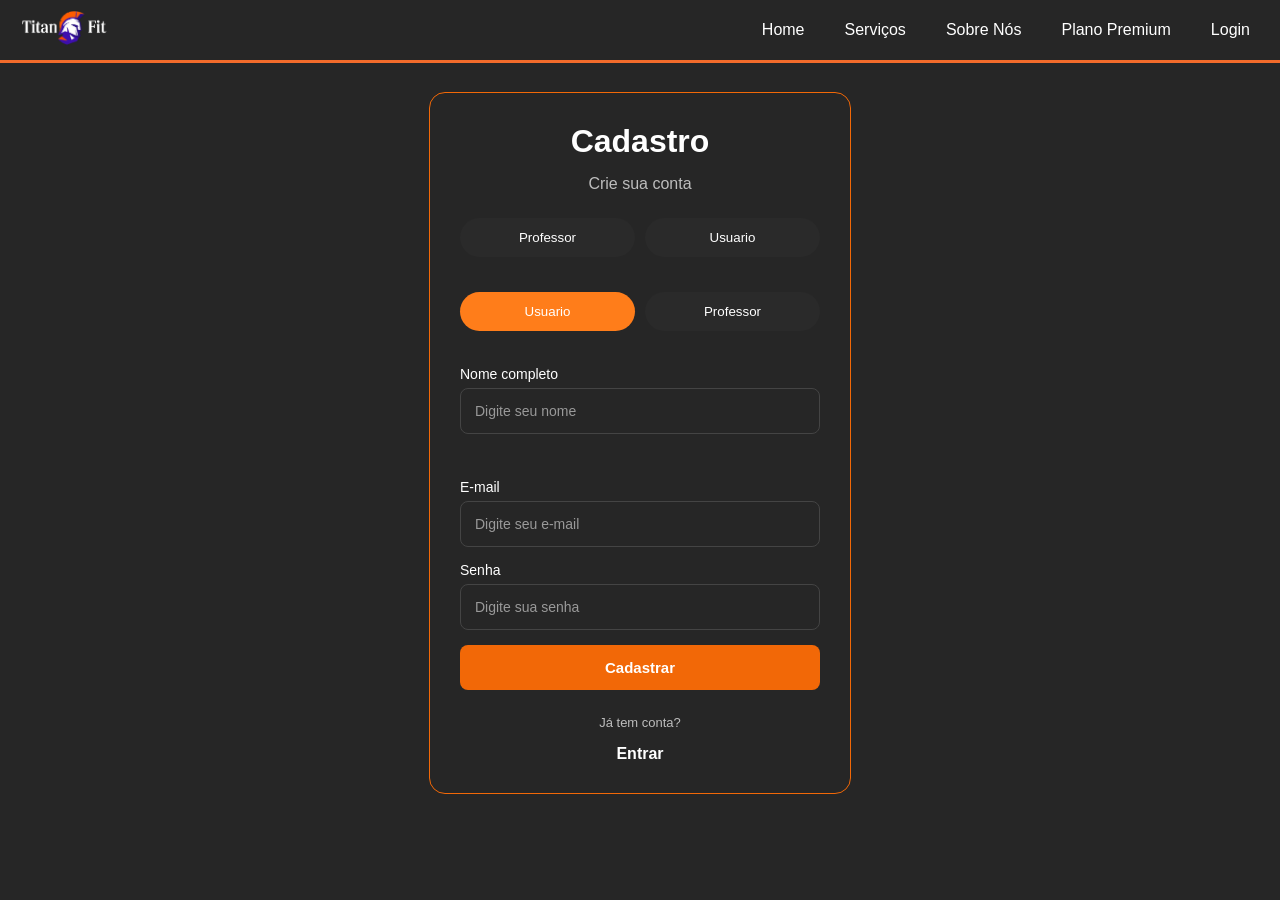
==== commit c1099c16: "Merge branch 'main' into pedroG" ====
--- a/public/cadastro.html
+++ b/public/cadastro.html
@@ -36,6 +36,9 @@
                 <p>Crie sua conta</p>
 
                 <form action="/cadastro" method="POST" autocomplete="on">
+                    <div class="escolha-professor-aluno">
+                        <button  type="button"  class="botao-escolha">Professor</button>
+                        <button type="button"  class="botao-escolha">Usuario</button></div>
 
                     <div class="escolha-professor-aluno">
                         
@@ -67,6 +70,9 @@
                         </div>
                     </div>
 
+                    <div>
+
+                    </div>
                     <div class="caixa-cadastro">
                         <label for="email">E-mail</label>
                         <input type="email" id="email" name="email" placeholder="Digite seu e-mail" required />
